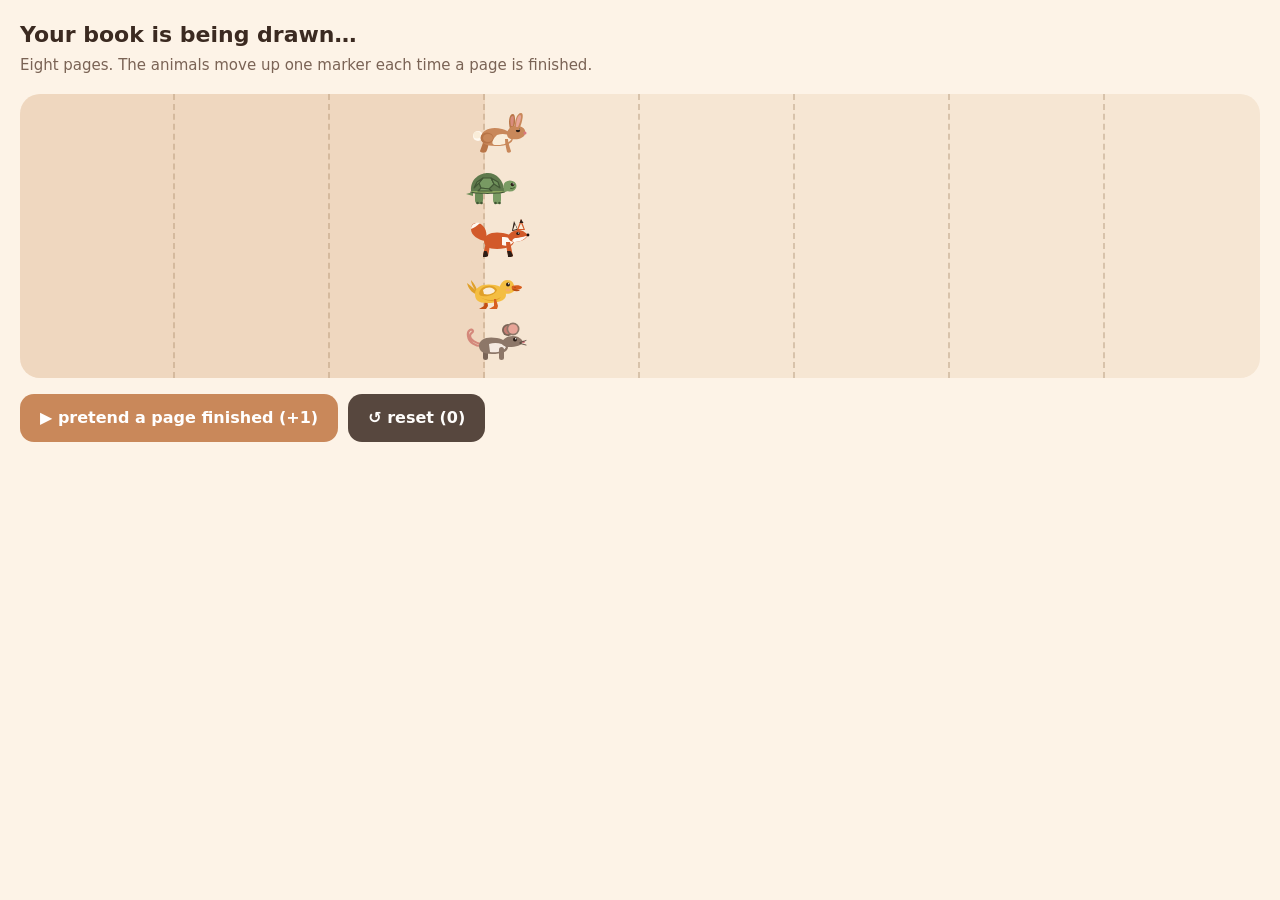
==== static/race/index.html @ b6584646 "T9a: the waiting race sprites and single-property interface, closed at round-2 APPROVE (0/0/0/0)" ====
<!doctype html>
<meta charset="utf-8"><meta name="viewport" content="width=device-width,initial-scale=1">
<title>Thutapi — the waiting race (T9a)</title>
<!--
  T9a, screen 5 of PLAN.md §The flow.

  THE INTERFACE IS ONE NUMBER: --done, on .race. Nothing else.
  Everything below is static markup plus CSS. There is no DOM
  construction anywhere, which is what makes this independent of T9:
  it needs no Preact (not vendored yet, and static/vendor/ is T9's),
  and it does not hand-roll DOM, which AGENTS.md:149 forbids.

  Server-rendered it already works with JS switched off, per
  AGENTS.md's "a cold link works without JS". When T9 exists, the
  Preact component is one line: style=${`--done:${n}`}.

  THE 5 SPRITES (T9a deliverable):
  1. Hare / Rabbit: tall prominent upright ears, springy back, fluffy white puff tail, hind haunch.
  2. Tortoise: high domed carapace with multi-panel scutes & rim, extended wrinkled neck, stubby legs.
  3. Fox: sharp erect ears with dark tips, sleek tapered snout, large bushy tail with white brush, dark stockings.
  4. Duck: bird silhouette, prominent flat duck bill, fluttering wing, upturned tail feathers, webbed paddle feet.
  5. Little Mouse: giant circular saucer ears, pointy snout with whiskers, teardrop body, long S-curving whip tail.

  All sprites fit in the warm palette using CSS var() tokens with warm hex values.
  Animate transform only. No layout properties. Full prefers-reduced-motion support.

  The <script> at the bottom is DEMO SCAFFOLDING for the test buttons.
  It ships nowhere.
-->
<style>
  :root{
    /* T9 owns the real palette; these tokens drop straight into T9's theme. */
    --cream:#fdf3e7;
    --ink:#3b2a21;
    --track:#f6e6d3;
    --line:#d8c3ab;
    --lit:#c9885a;
    --pages:8;              /* §Decisions row 8: one constant, here */
    --runner-w:64px;
    --track-pad:8px;

    /* Animal palette tokens (warm palette) */
    --hare:#c9885a;
    --hare-dark:#b87547;
    --hare-ear-inner:#d88c7d;
    --hare-ear-pink:#e8a598;
    --hare-tail:#fff9f0;
    --hare-tail-shade:#faedd9;
    --hare-belly:#faedd9;

    --tortoise:#5f7a4d;
    --tortoise-dark:#6c8c56;
    --tortoise-light:#7a9c64;
    --tortoise-scute:#789a63;
    --tortoise-scute-shade:#6f915b;
    --tortoise-rim:#425735;
    --tortoise-rim-light:#8da860;
    --tortoise-mouth:#3a4e28;

    --fox:#d25a2a;
    --fox-dark:#2b1d16;
    --fox-ear-inner:#faedd9;
    --fox-tail-tip:#fff9f2;
    --fox-bib:#fff9f2;
    --fox-muzzle:#fff9f2;
    --fox-nose:#1a100c;

    --duck:#f4be42;
    --duck-feather-shade:#e0a028;
    --duck-belly-shade:#e0a028;
    --duck-wing:#e0a028;
    --duck-wing-covert:#faedd9;
    --duck-foot-back:#c45014;
    --duck-cheek:#f8a37e;
    --duck-bill:#d85f1e;
    --duck-bill-shade:#b84c12;
    --duck-nostril:#8a3408;

    --mouse:#8d7768;
    --mouse-dark:#7a6557;
    --mouse-ear:#e8a598;
    --mouse-ear-back:#c47d72;
    --mouse-tail:#d4887b;
    --mouse-belly:#f5eae1;
    --mouse-whisker:#4a3b32;

    --eye-dark:#2b1d16;
    --eye-sparkle:#ffffff;
    --nose-pink:#d9777f;
  }
  *{box-sizing:border-box}
  body{margin:0;background:var(--cream);color:var(--ink);padding:20px;
       font:16px/1.4 "Fredoka",system-ui,-apple-system,BlinkMacSystemFont,"Segoe UI",Roboto,sans-serif}
  h1{font-size:22px;margin:0 0 4px}
  p{margin:0 0 18px;color:#7a6355;font-size:15px}

  .race{--done:0;                     /* ← the entire interface */
        position:relative;container-type:inline-size;
        background:var(--track);border-radius:20px;padding:14px 0 10px;
        overflow:hidden}

  /* Markers: eight cells, the first --done of them lit. Pure CSS from
     the same number — no per-element class toggling. */
  .markers{position:absolute;inset:0;display:grid;
           grid-template-columns:repeat(var(--pages),1fr);
           pointer-events:none}
  .markers i{border-right:2px dashed var(--line)}
  .markers i:last-child{border-right:0}
  .markers::before{content:"";position:absolute;inset:0;
    transform-origin:left;
    transform:scaleX(calc(var(--done) / var(--pages)));
    background:rgba(201,136,90,.16);transition:transform 1.2s ease}

  .lane{position:relative;height:52px}
  /* transform only — never a layout property, on a screen that holds
     for six minutes on a phone. cqw resolves against .race. */
  .runner{position:absolute;top:4px;left:0;width:var(--runner-w);height:44px;
    transform:translateX(calc(
      var(--track-pad,8px) +
      (var(--done) / var(--pages)) * (100cqw - var(--runner-w) - (2 * var(--track-pad,8px))) +
      var(--jit,0px)));
    transition:transform 1.4s cubic-bezier(.25,1,.5,1)}
  .runner svg{overflow:visible}

  /* Static per-lane offset + a distinct stride duration: the jostle, no JS */
  .lane:nth-child(2) .runner{--jit:4px;  --stride:.28s} /* Hare */
  .lane:nth-child(3) .runner{--jit:-6px; --stride:.48s} /* Tortoise */
  .lane:nth-child(4) .runner{--jit:6px;  --stride:.30s} /* Fox */
  .lane:nth-child(5) .runner{--jit:-4px; --stride:.36s} /* Duck */
  .lane:nth-child(6) .runner{--jit:2px;  --stride:.24s} /* Mouse */

  /* Pure transform animations on SVG limbs & bodies */
  .bob{animation:bob var(--stride,.34s) ease-in-out infinite alternate;
       transform-origin:50% 90%;transform-box:fill-box}
  @keyframes bob{from{transform:translateY(0) rotate(-1.2deg)}
                 to{transform:translateY(-4px) rotate(1.2deg)}}

  .leg{transform-origin:50% 12%;transform-box:fill-box;
       animation:stride var(--stride,.34s) linear infinite}
  .leg.b{animation-delay:calc(var(--stride,.34s) / -2)}
  @keyframes stride{0%{transform:rotate(24deg)}50%{transform:rotate(-24deg)}
                    100%{transform:rotate(24deg)}}

  .tail{transform-origin:90% 60%;transform-box:fill-box;
        animation:wag .45s ease-in-out infinite alternate}
  @keyframes wag{from{transform:rotate(-14deg)}to{transform:rotate(14deg)}}

  .wing{transform-origin:25% 40%;transform-box:fill-box;
        animation:flap var(--stride,.34s) ease-in-out infinite alternate}
  @keyframes flap{0%{transform:rotate(-16deg)}100%{transform:rotate(22deg)}}

  /* The progress information must survive the motion being switched off. */
  @media (prefers-reduced-motion:reduce){
    .bob,.leg,.tail,.wing{animation:none !important}
    .runner,.markers::before{transition:none !important}
  }

  /* Demo scaffolding controls */
  .demo-controls{margin-top:16px;display:flex;gap:10px;align-items:center}
  button{font:inherit;padding:12px 20px;border:0;border-radius:14px;
         background:var(--lit);color:#fff;min-height:48px;touch-action:manipulation;
         cursor:pointer;font-weight:600}
  button.reset{background:var(--ink);opacity:.85}
  button:active{transform:scale(.98)}
</style>

<h1>Your book is being drawn…</h1>
<p>Eight pages. The animals move up one marker each time a page is finished.</p>

<div class="race" id="race" style="--done:3">
  <div class="markers"><i></i><i></i><i></i><i></i><i></i><i></i><i></i><i></i></div>

  <!-- Lane 1: Hare / Rabbit -->
  <div class="lane"><div class="runner"><svg viewBox="0 0 64 44" width="64" height="44" aria-label="Hare" role="img">
    <g class="bob">
      <!-- Back tall ear -->
      <path d="M43 17 C41 10, 42 2, 46 2 C48 2, 49 8, 47 17 Z" fill="var(--hare-dark,#b87547)"/>
      <path d="M44 14 C43 9, 43 4, 46 4 C47 4, 47 8, 46 14 Z" fill="var(--hare-ear-inner,#d88c7d)"/>
      <!-- Back kicking leg & haunch foot -->
      <g class="leg">
        <path d="M17 27 C16 31, 14 36, 13 39 C13 41, 18 41, 19 40 C21 37, 22 31, 22 27 Z" fill="var(--hare-dark,#b87547)"/>
      </g>
      <!-- Round fluffy white cotton tail -->
      <g class="tail">
        <circle cx="11" cy="24" r="5" fill="var(--hare-tail,#fff9f0)"/>
        <circle cx="10" cy="23" r="3.5" fill="var(--hare-tail-shade,#faedd9)"/>
      </g>
      <!-- Springy arched rabbit body -->
      <path d="M14 26 C14 18, 24 14, 35 17 C42 19, 45 22, 46 26 C46 32, 38 34, 28 34 C19 34, 14 31, 14 26 Z" fill="var(--hare,#c9885a)"/>
      <!-- Warm cream chest/belly -->
      <path d="M30 23 C36 21, 42 22, 45 26 C43 31, 36 33, 29 33 C25 33, 23 30, 30 23 Z" fill="var(--hare-belly,#faedd9)"/>
      <!-- Distinct hind haunch -->
      <ellipse cx="20" cy="26" rx="6.5" ry="5.5" fill="var(--hare-dark,#b87547)"/>
      <ellipse cx="21" cy="26" rx="5" ry="4" fill="var(--hare,#c9885a)"/>
      <!-- Front reaching paw -->
      <g class="leg b">
        <path d="M38 27 C38 31, 39 36, 40 40 C41 41, 44 41, 44 39 C43 36, 41 30, 41 27 Z" fill="var(--hare,#c9885a)"/>
      </g>
      <!-- Head -->
      <path d="M40 22 C40 16, 46 13, 52 14 C57 15, 59 18, 58 22 C57 26, 51 28, 45 27 C42 27, 40 25, 40 22 Z" fill="var(--hare,#c9885a)"/>
      <!-- Dark eye with bright sparkle -->
      <circle cx="51" cy="18" r="2.2" fill="var(--eye-dark,#2b1d16)"/>
      <circle cx="51.8" cy="17.2" r="0.8" fill="var(--eye-sparkle,#ffffff)"/>
      <!-- Nose -->
      <circle cx="58" cy="21" r="1.5" fill="var(--nose-pink,#d9777f)"/>
      <!-- Front prominent tall ear -->
      <path d="M48 18 C47 9, 50 1, 54 1 C57 1, 56 8, 52 18 Z" fill="var(--hare,#c9885a)"/>
      <path d="M49 15 C49 8, 51 3, 53 3 C55 3, 54 8, 51 15 Z" fill="var(--hare-ear-pink,#e8a598)"/>
    </g>
  </svg></div></div>

  <!-- Lane 2: Tortoise -->
  <div class="lane"><div class="runner"><svg viewBox="0 0 64 44" width="64" height="44" aria-label="Tortoise" role="img">
    <g class="bob">
      <!-- Pointed stubby tail -->
      <path d="M16 28 L9 30 L16 32 Z" fill="var(--tortoise-dark,#6c8c56)"/>
      <!-- Rear stubby crawl leg with toes -->
      <g class="leg">
        <rect x="18" y="27" width="8" height="13" rx="4" fill="var(--tortoise-dark,#6c8c56)"/>
        <circle cx="20.5" cy="39" r="1.3" fill="var(--tortoise-rim,#425735)"/>
        <circle cx="24.5" cy="39" r="1.3" fill="var(--tortoise-rim,#425735)"/>
      </g>
      <!-- Front stubby crawl leg with toes -->
      <g class="leg b">
        <rect x="36" y="27" width="8" height="13" rx="4" fill="var(--tortoise-light,#7a9c64)"/>
        <circle cx="38.5" cy="39" r="1.3" fill="var(--tortoise-rim,#425735)"/>
        <circle cx="42.5" cy="39" r="1.3" fill="var(--tortoise-rim,#425735)"/>
      </g>
      <!-- Extended neck and smiling head -->
      <path d="M42 26 C46 24, 48 23, 52 23 C53 25, 52 28, 43 29 Z" fill="var(--tortoise-light,#7a9c64)"/>
      <ellipse cx="53" cy="22" rx="6.5" ry="5.5" fill="var(--tortoise-light,#7a9c64)"/>
      <circle cx="55.5" cy="20.5" r="1.8" fill="var(--eye-dark,#2b1d16)"/>
      <circle cx="56.2" cy="19.8" r="0.6" fill="var(--eye-sparkle,#ffffff)"/>
      <path d="M53.5 24.5 Q55.5 25.5 57.5 23.5" stroke="var(--tortoise-mouth,#3a4e28)" stroke-width="0.8" fill="none" stroke-linecap="round"/>
      <!-- Carapace shell rim -->
      <path d="M13 28 C14 26, 46 26, 48 28 C48 30.5, 13 30.5, 13 28 Z" fill="var(--tortoise-rim,#425735)"/>
      <path d="M14 27 C15 25.5, 45 25.5, 47 27 C47 29.5, 14 29.5, 14 27 Z" fill="var(--tortoise-rim-light,#8da860)"/>
      <!-- High domed carapace shell -->
      <path d="M14 27 C13 14, 24 9, 31 9 C39 9, 47 16, 47 27 Z" fill="var(--tortoise,#5f7a4d)"/>
      <!-- Geometric carapace scutes (plates) -->
      <polygon points="26,14 34,14 37,20 32,25 24,24 22,19" fill="var(--tortoise-scute,#789a63)" stroke="var(--tortoise-rim,#486038)" stroke-width="1.2" stroke-linejoin="round"/>
      <polygon points="34,14 41,18 43,24 37,20" fill="var(--tortoise-scute-shade,#6f915b)" stroke="var(--tortoise-rim,#486038)" stroke-width="1.2" stroke-linejoin="round"/>
      <polygon points="26,14 20,18 17,24 22,19" fill="var(--tortoise-scute-shade,#6f915b)" stroke="var(--tortoise-rim,#486038)" stroke-width="1.2" stroke-linejoin="round"/>
      <polygon points="24,24 32,25 35,27 21,27" fill="var(--tortoise-scute,#789a63)" stroke="var(--tortoise-rim,#486038)" stroke-width="1.2" stroke-linejoin="round"/>
    </g>
  </svg></div></div>

  <!-- Lane 3: Fox -->
  <div class="lane"><div class="runner"><svg viewBox="0 0 64 44" width="64" height="44" aria-label="Fox" role="img">
    <g class="bob">
      <!-- Back sharp ear -->
      <polygon points="43,15 45,5 49,14" fill="var(--fox-dark,#2b1d16)"/>
      <polygon points="44,14 46,8 48,13" fill="var(--fox-ear-inner,#faedd9)"/>
      <!-- Large bushy tail with distinct white tip -->
      <g class="tail">
        <path d="M16 25 C10 24, 2 20, 2 13 C2 6, 9 6, 13 9 C18 13, 18 20, 17 25 Z" fill="var(--fox,#d25a2a)"/>
        <path d="M2 13 C2 8, 7 6, 11 7 C8 10, 5 12, 2 13 Z" fill="var(--fox-tail-tip,#fff9f2)"/>
      </g>
      <!-- Rear athletic leg with dark stocking -->
      <g class="leg">
        <path d="M17 26 C16 30, 15 35, 14 39 C14 41, 18 41, 19 40 C20 36, 21 30, 21 26 Z" fill="var(--fox,#d25a2a)"/>
        <path d="M15 35 C14.5 37, 14 39, 14 41 C16 41, 18 41, 19 40 C19 38, 18.5 36, 17.5 35 Z" fill="var(--fox-dark,#2b1d16)"/>
      </g>
      <!-- Athletic fox body -->
      <path d="M15 25 C15 18, 24 15, 34 17 C41 18, 44 21, 45 25 C45 30, 38 33, 28 33 C19 33, 15 30, 15 25 Z" fill="var(--fox,#d25a2a)"/>
      <!-- White chest bib -->
      <path d="M33 21 C38 21, 43 22, 45 25 C43 29, 38 31, 33 29 Z" fill="var(--fox-bib,#fff9f2)"/>
      <!-- Front athletic leg with dark stocking -->
      <g class="leg b">
        <path d="M37 26 C37 30, 38 35, 39 39 C39 41, 43 41, 44 40 C43 36, 42 30, 41 26 Z" fill="var(--fox,#d25a2a)"/>
        <path d="M38 35 C38.5 37, 39 39, 39 41 C41 41, 43 41, 44 40 C43.5 38, 42.5 36, 41.5 35 Z" fill="var(--fox-dark,#2b1d16)"/>
      </g>
      <!-- Head with tapered sleek snout -->
      <path d="M39 20 C41 16, 46 14, 50 14 C54 14, 58 18, 59 19 C58 22, 53 26, 46 26 C41 26, 39 23, 39 20 Z" fill="var(--fox,#d25a2a)"/>
      <path d="M46 22 C51 22, 56 20, 58 20 C56 23, 51 26, 46 26 C43 26, 42 24, 46 22 Z" fill="var(--fox-muzzle,#fff9f2)"/>
      <!-- Nose & amber eye -->
      <circle cx="59" cy="19" r="1.4" fill="var(--fox-nose,#1a100c)"/>
      <ellipse cx="49" cy="17.5" rx="1.8" ry="1.6" fill="var(--eye-dark,#2b1d16)"/>
      <circle cx="49.6" cy="17" r="0.6" fill="var(--eye-sparkle,#ffffff)"/>
      <!-- Front sharp pointed ear with black tip -->
      <polygon points="48,14 52,3 56,14" fill="var(--fox,#d25a2a)"/>
      <polygon points="50.5,7 52,3 54.5,7" fill="var(--fox-dark,#2b1d16)"/>
      <polygon points="49.5,13 52,7 54.5,13" fill="var(--fox-ear-inner,#faedd9)"/>
    </g>
  </svg></div></div>

  <!-- Lane 4: Duck / Bird -->
  <div class="lane"><div class="runner"><svg viewBox="0 0 64 44" width="64" height="44" aria-label="Duck" role="img">
    <g class="bob">
      <!-- Upturned perky tail feathers -->
      <path d="M17 26 C13 25, 9 20, 8 15 C11 17, 14 20, 16 22 C14 19, 12 15, 12 12 C15 15, 17 19, 18 22 Z" fill="var(--duck-feather-shade,#e0a028)"/>
      <!-- Rear webbed paddle foot -->
      <g class="leg">
        <path d="M26 31 L25 38 L20 41 L27 41 L29 38 L28 31 Z" fill="var(--duck-foot-back,#c45014)"/>
      </g>
      <!-- Plump rounded duck body -->
      <path d="M16 26 C16 18, 25 15, 36 17 C44 19, 47 23, 47 27 C47 33, 38 35, 28 35 C19 35, 16 32, 16 26 Z" fill="var(--duck,#f4be42)"/>
      <path d="M20 28 C26 33, 36 33, 42 29 C38 34, 28 35, 20 28 Z" fill="var(--duck-belly-shade,#e0a028)"/>
      <!-- Front webbed paddle foot -->
      <g class="leg b">
        <path d="M35 31 L35 38 L30 41 L38 41 L39 38 L37 31 Z" fill="var(--duck-bill,#d85f1e)"/>
      </g>
      <!-- Fluttering wing -->
      <g class="wing">
        <path d="M22 21 C27 16, 36 17, 38 22 C36 27, 29 29, 23 28 C20 28, 19 25, 22 21 Z" fill="var(--duck-wing,#e0a028)"/>
        <path d="M24 22 C28 18, 35 19, 36 23 C34 26, 29 27, 25 26 Z" fill="var(--duck-wing-covert,#faedd9)"/>
      </g>
      <!-- Rounded head & neck -->
      <path d="M40 24 C40 18, 43 12, 48 12 C54 12, 56 17, 55 23 C53 26, 46 27, 40 24 Z" fill="var(--duck,#f4be42)"/>
      <ellipse cx="49" cy="22" rx="2.5" ry="1.5" fill="var(--duck-cheek,#f8a37e)" opacity="0.6"/>
      <circle cx="49" cy="16.5" r="2" fill="var(--eye-dark,#2b1d16)"/>
      <circle cx="49.7" cy="15.8" r="0.7" fill="var(--eye-sparkle,#ffffff)"/>
      <!-- Distinct horizontal flat duck bill -->
      <path d="M53 18 C57 17, 61 17, 63 19 C63 21, 60 22, 55 22 C53 22, 52 20, 53 18 Z" fill="var(--duck-bill,#d85f1e)"/>
      <path d="M54 21 C57 21, 60 22, 61 22.5 C59 23.5, 56 23.5, 53 22 Z" fill="var(--duck-bill-shade,#b84c12)"/>
      <circle cx="56" cy="19.2" r="0.5" fill="var(--duck-nostril,#8a3408)"/>
    </g>
  </svg></div></div>

  <!-- Lane 5: Little Mouse -->
  <div class="lane"><div class="runner"><svg viewBox="0 0 64 44" width="64" height="44" aria-label="Little Mouse" role="img">
    <g class="bob">
      <!-- Back giant circular saucer ear -->
      <circle cx="43" cy="10" r="6" fill="var(--mouse-dark,#7a6557)"/>
      <circle cx="43" cy="10" r="4.2" fill="var(--mouse-ear-back,#c47d72)"/>
      <!-- Long sinuous S-curving whip tail -->
      <path class="tail" d="M16 26 C11 26, 4 23, 3 16 C2 10, 7 8, 8 11 C8 13, 5 13, 5 16 C5 20, 11 23, 16 24" stroke="var(--mouse-tail,#d4887b)" stroke-width="2.2" stroke-linecap="round" fill="none"/>
      <!-- Rear scamper leg -->
      <g class="leg">
        <rect x="18" y="27" width="5" height="13" rx="2.5" fill="var(--mouse-dark,#7a6557)"/>
      </g>
      <!-- Small compact teardrop body -->
      <path d="M14 26 C14 19, 22 16, 32 18 C39 19, 43 23, 43 27 C43 32, 36 34, 27 34 C18 34, 14 31, 14 26 Z" fill="var(--mouse,#8d7768)"/>
      <!-- Soft cream belly -->
      <path d="M24 24 C30 22, 38 23, 41 27 C39 31, 32 33, 25 32 Z" fill="var(--mouse-belly,#f5eae1)"/>
      <!-- Front scamper leg -->
      <g class="leg b">
        <rect x="34" y="27" width="5" height="13" rx="2.5" fill="var(--mouse,#8d7768)"/>
      </g>
      <!-- Pointed mouse head -->
      <path d="M37 23 C38 18, 43 16, 48 16 C53 16, 57 19, 58 22 C57 25, 51 27, 44 27 C40 27, 37 25, 37 23 Z" fill="var(--mouse,#8d7768)"/>
      <!-- Beady eye & pink nose -->
      <circle cx="58.5" cy="22" r="1.3" fill="var(--nose-pink,#d9777f)"/>
      <circle cx="50" cy="19.5" r="2" fill="var(--eye-dark,#2b1d16)"/>
      <circle cx="50.7" cy="18.8" r="0.7" fill="var(--eye-sparkle,#ffffff)"/>
      <!-- Delicate whiskers -->
      <path d="M55 22.5 L61 20.5 M55 23.5 L61 25" stroke="var(--mouse-whisker,#4a3b32)" stroke-width="0.8" stroke-linecap="round"/>
      <!-- Front giant circular saucer ear with pink center -->
      <circle cx="48" cy="9" r="6.5" fill="var(--mouse,#8d7768)"/>
      <circle cx="48" cy="9" r="4.8" fill="var(--mouse-ear,#e8a598)"/>
    </g>
  </svg></div></div>
</div>

<div class="demo-controls">
  <button onclick="const r=race.style,n=+(getComputedStyle(race).getPropertyValue('--done'))||0;r.setProperty('--done',Math.min(8,n+1))">
    ▶ pretend a page finished (+1)
  </button>
  <button class="reset" onclick="race.style.setProperty('--done','0')">
    ↺ reset (0)
  </button>
</div>
<!-- ^ demo scaffolding only. In the product the number comes from the
     server-rendered attribute, updated by one Preact component. -->
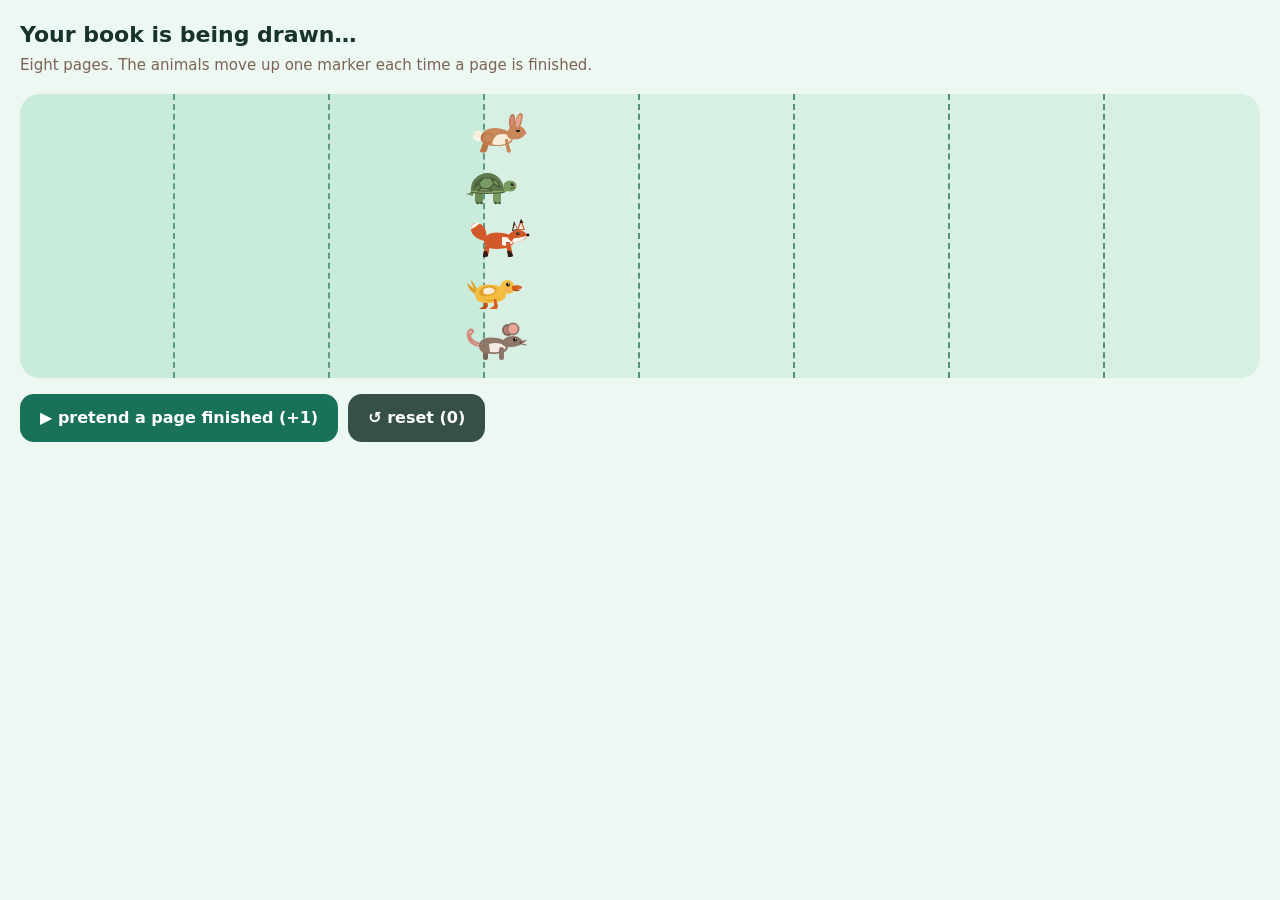
==== commit 42473ced: "feat(ui): add interview shell and book handoff" ====
--- a/static/race/index.html
+++ b/static/race/index.html
@@ -29,12 +29,22 @@
 -->
 <style>
   :root{
-    /* T9 owns the real palette; these tokens drop straight into T9's theme. */
-    --cream:#fdf3e7;
-    --ink:#3b2a21;
-    --track:#f6e6d3;
-    --line:#d8c3ab;
-    --lit:#c9885a;
+    /* T9 supplies the settled UI palette; these aliases keep the T9a
+       widget's one-number interface and animal artwork unchanged. */
+    --bg:#eef8f2;
+    --surface:#d8efe3;
+    --ink:#17332b;
+    --muted:#4f6d64;
+    --mint:#7fd4b0;
+    --accent:#187158;
+    --rule:#55907a;
+    --warm:#e8a54a;
+    --film:#12241e;
+    --white:#fff;
+    --cream:var(--bg);
+    --track:var(--surface);
+    --line:var(--rule);
+    --lit:var(--mint);
     --pages:8;              /* §Decisions row 8: one constant, here */
     --runner-w:64px;
     --track-pad:8px;
@@ -109,7 +119,7 @@
   .markers::before{content:"";position:absolute;inset:0;
     transform-origin:left;
     transform:scaleX(calc(var(--done) / var(--pages)));
-    background:rgba(201,136,90,.16);transition:transform 1.2s ease}
+    background:var(--mint);opacity:.16;transition:transform 1.2s ease}
 
   .lane{position:relative;height:52px}
   /* transform only — never a layout property, on a screen that holds
@@ -158,10 +168,13 @@
   /* Demo scaffolding controls */
   .demo-controls{margin-top:16px;display:flex;gap:10px;align-items:center}
   button{font:inherit;padding:12px 20px;border:0;border-radius:14px;
-         background:var(--lit);color:#fff;min-height:48px;touch-action:manipulation;
+         background:var(--accent);color:var(--white);min-height:48px;touch-action:manipulation;
          cursor:pointer;font-weight:600}
   button.reset{background:var(--ink);opacity:.85}
   button:active{transform:scale(.98)}
+  body.embed-only{padding:0}
+  body.embed-only h1,body.embed-only p,body.embed-only .demo-controls{display:none}
+  body.embed-only .race{border-radius:0}
 </style>
 
 <h1>Your book is being drawn…</h1>
@@ -362,3 +375,16 @@
 </div>
 <!-- ^ demo scaffolding only. In the product the number comes from the
      server-rendered attribute, updated by one Preact component. -->
+<script>
+  (() => {
+    const race = document.getElementById("race");
+    if (new URLSearchParams(location.search).get("embed") === "1") {
+      document.body.classList.add("embed-only");
+    }
+    addEventListener("message", event => {
+      if (event.origin !== location.origin || !event.data || event.data.type !== "thutapi-race-done") return;
+      const done = Math.max(0, Math.min(8, Number(event.data.done) || 0));
+      race.style.setProperty("--done", String(done));
+    });
+  })();
+</script>
